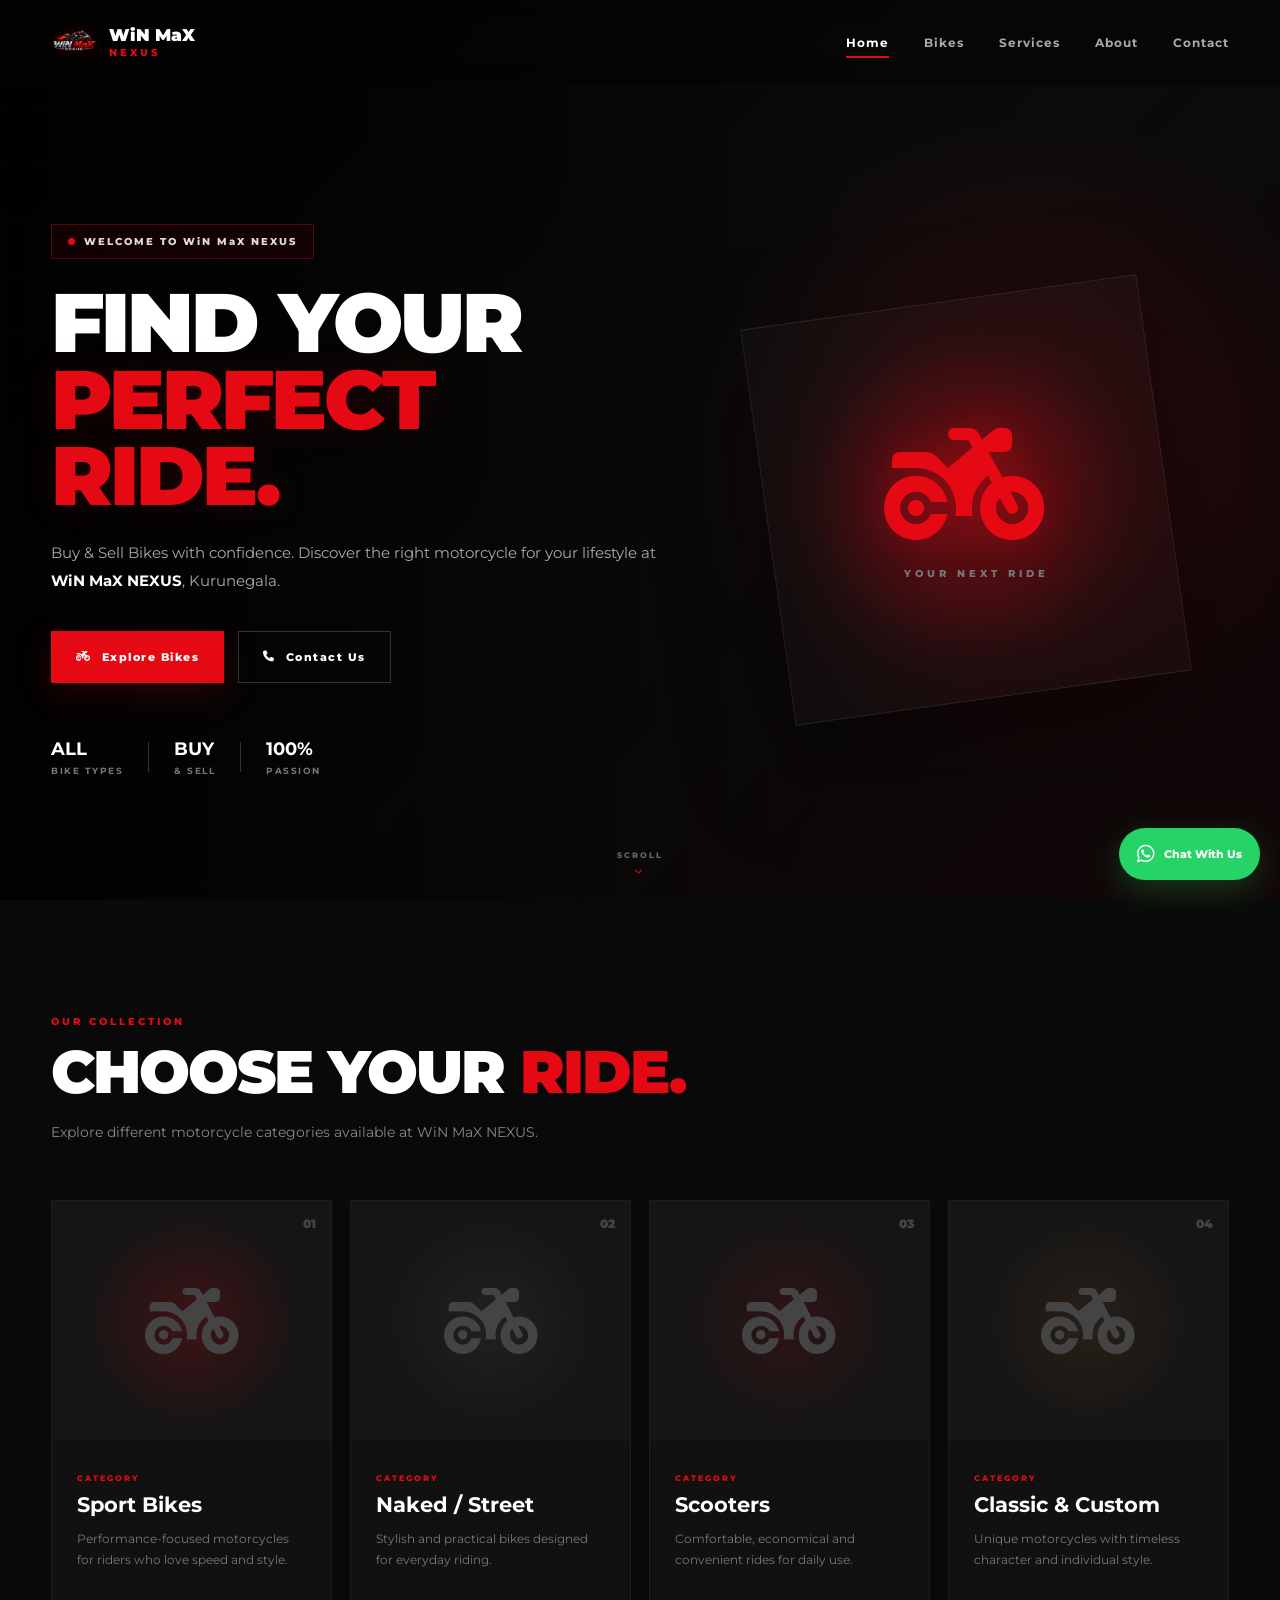
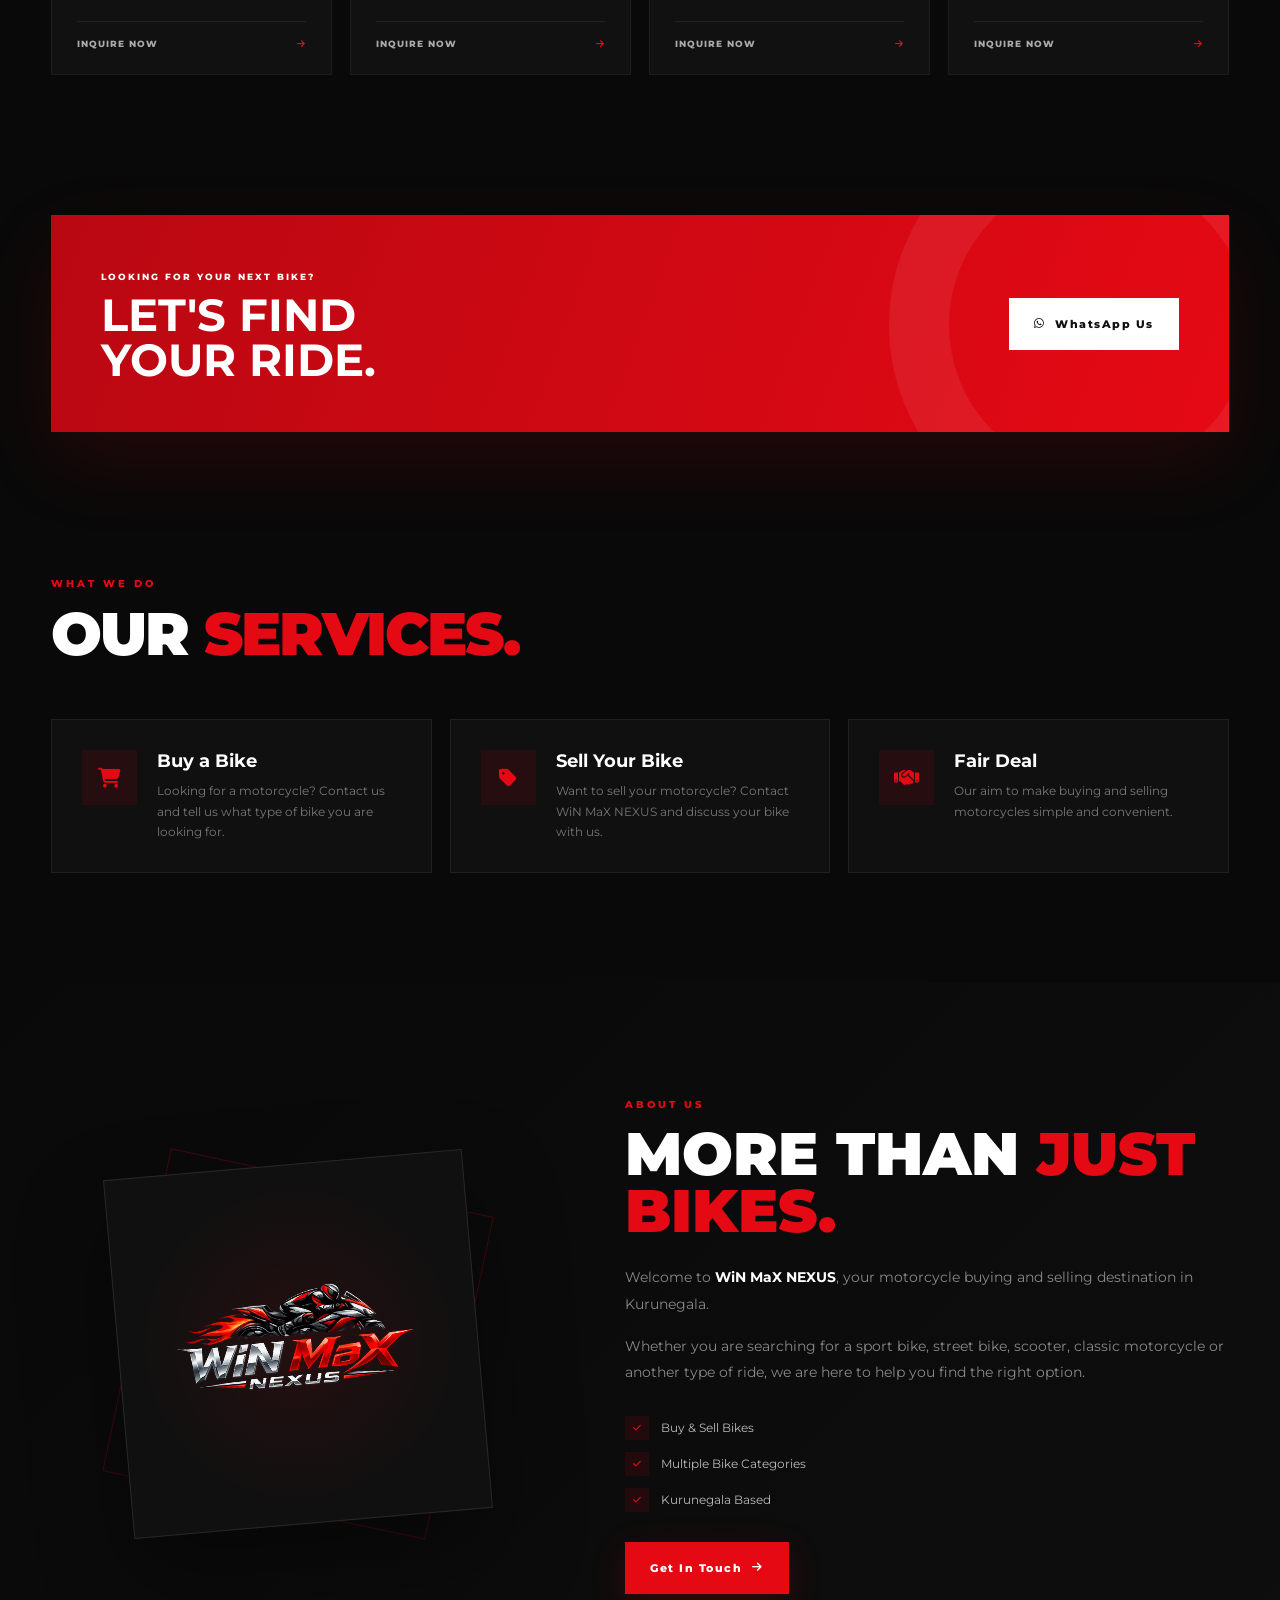
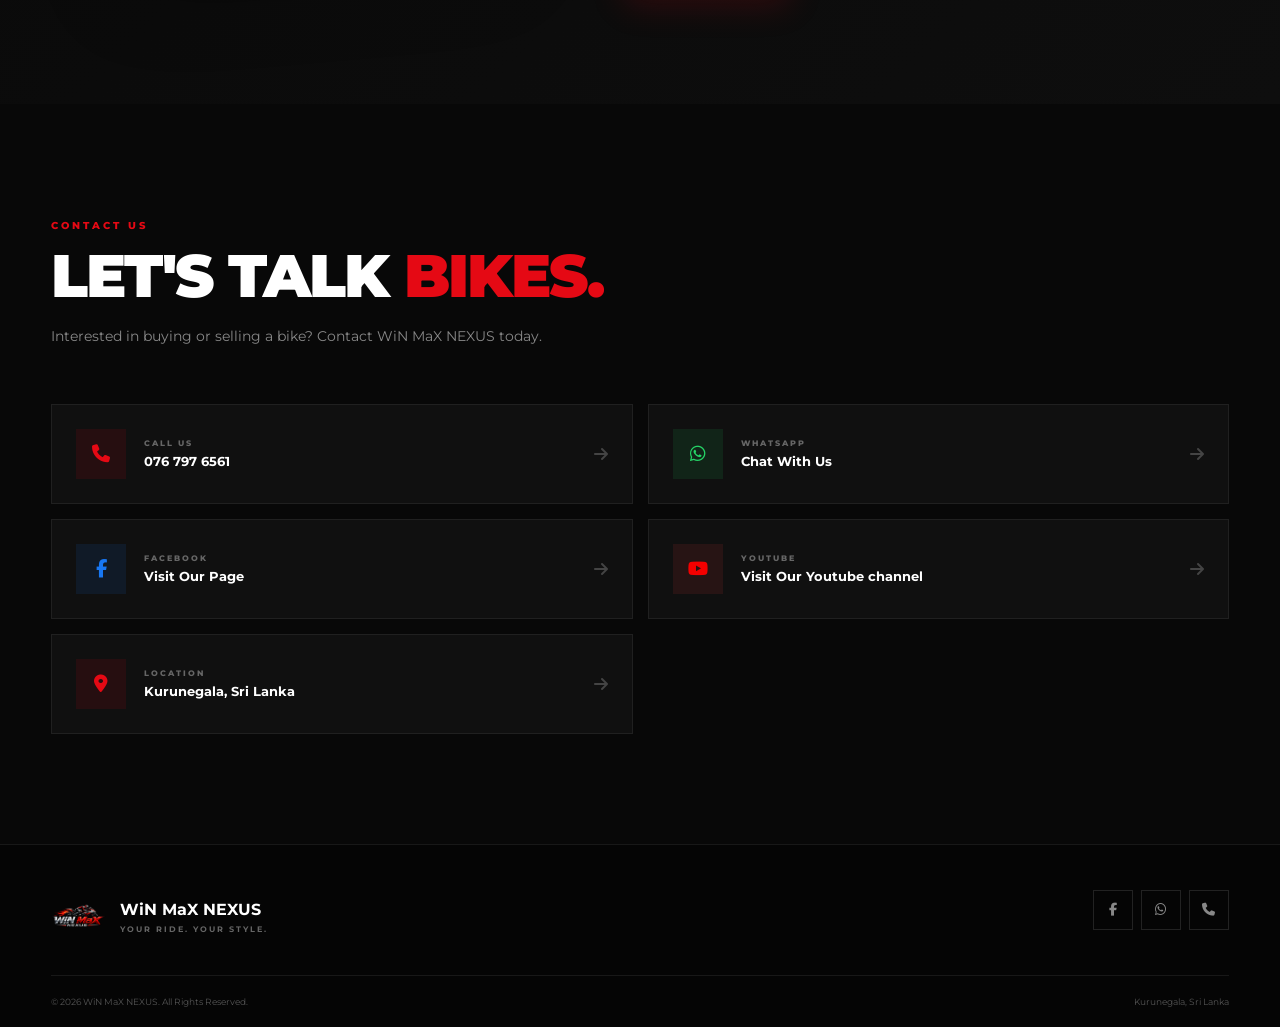
==== index.html @ 2ac5e34e "Initial commit" ====
<!DOCTYPE html>
<html lang="en">
<head>
    <meta charset="UTF-8">

    <meta name="viewport"
          content="width=device-width, initial-scale=1.0">

    <meta name="description"
          content="WiN MaX NEXUS - Buy and Sell Motorcycles in Kurunegala">

    <meta name="keywords"
          content="WiN MaX NEXUS, bikes, motorcycles, Kurunegala, buy bikes, sell bikes">

    <title>WiN MaX NEXUS | Buy & Sell Bikes</title>

    <!-- Google Font -->
    <link rel="preconnect" href="https://fonts.googleapis.com">
    <link rel="preconnect" href="https://fonts.gstatic.com" crossorigin>

    <link href="https://fonts.googleapis.com/css2?family=Montserrat:wght@400;500;600;700;800;900&display=swap"
          rel="stylesheet">

    <!-- Font Awesome -->
    <link rel="stylesheet"
          href="https://cdnjs.cloudflare.com/ajax/libs/font-awesome/6.5.2/css/all.min.css">

    <!-- CSS -->
    <link rel="stylesheet" href="style.css">
</head>

<body>

<!-- =====================================================
     PAGE LOADER
===================================================== -->

<div id="pageLoader">

    <div class="loader-content">

        <div class="loader-logo">
            <img src="my logo.png"
                 alt="WiN MaX NEXUS Logo">
        </div>

        <div class="loader-line"></div>

        <h1>
            WELCOME TO
            <span>WiN MaX NEXUS</span>
        </h1>

        <p>YOUR RIDE. YOUR STYLE. YOUR CHOICE.</p>

        <div class="loading-text">
            Loading...
        </div>

    </div>

</div>


<!-- =====================================================
     NAVIGATION
===================================================== -->

<header class="navbar" id="navbar">

    <div class="container nav-container">

        <a href="#home" class="brand">

            <div class="brand-logo">
                <img src="my logo.png"
                     alt="WiN MaX NEXUS">
            </div>

            <div class="brand-text">
                <strong>WiN MaX</strong>
                <span>NEXUS</span>
            </div>

        </a>


        <!-- Desktop Navigation -->

        <nav class="nav-menu" id="navMenu">

            <a href="#home" class="nav-link active">
                Home
            </a>

            <a href="#bikes" class="nav-link">
                Bikes
            </a>

            <a href="#services" class="nav-link">
                Services
            </a>

            <a href="#about" class="nav-link">
                About
            </a>

            <a href="#contact" class="nav-link">
                Contact
            </a>

        </nav>


        <!-- Mobile Menu Button -->

        <button class="menu-toggle"
                id="menuToggle"
                aria-label="Open Menu">

            <span></span>
            <span></span>
            <span></span>

        </button>

    </div>

</header>


<!-- =====================================================
     HERO
===================================================== -->

<section class="hero" id="home">

    <div class="hero-overlay"></div>

    <div class="hero-grid"></div>

    <div class="container hero-container">

        <div class="hero-content">

            <div class="welcome-badge">
                <span class="pulse"></span>
                WELCOME TO WiN MaX NEXUS
            </div>


            <h1 class="hero-title">

                FIND YOUR
                <span>PERFECT RIDE.</span>

            </h1>


            <p class="hero-description">

                Buy & Sell Bikes with confidence.
                Discover the right motorcycle for your
                lifestyle at <strong>WiN MaX NEXUS</strong>,
                Kurunegala.

            </p>


            <div class="hero-buttons">

                <a href="#bikes"
                   class="btn btn-primary">

                    <i class="fa-solid fa-motorcycle"></i>

                    Explore Bikes

                </a>


                <a href="#contact"
                   class="btn btn-outline">
                   <i class="fa-solid fa-phone"></i>

                    Contact Us

                </a>

            </div>


            <div class="hero-stats">

                <div class="stat">

                    <strong>ALL</strong>

                    <span>Bike Types</span>

                </div>


                <div class="stat-divider"></div>


                <div class="stat">

                    <strong>BUY</strong>

                    <span>& Sell</span>

                </div>


                <div class="stat-divider"></div>


                <div class="stat">

                    <strong>100%</strong>

                    <span>Passion</span>

                </div>

            </div>

        </div>


        <!-- Hero Bike Graphic -->

        <div class="hero-bike">

            <div class="bike-glow"></div>

            <div class="bike-placeholder">

                <i class="fa-solid fa-motorcycle"></i>

                <span>YOUR NEXT RIDE</span>

            </div>

        </div>

    </div>


    <a href="#bikes" class="scroll-down">

        <span>SCROLL</span>

        <i class="fa-solid fa-chevron-down"></i>

    </a>

</section>


<!-- =====================================================
     BIKE CATEGORIES
===================================================== -->

<section class="section bikes-section" id="bikes">

    <div class="container">

        <div class="section-heading">

            <span class="section-tag">
                OUR COLLECTION
            </span>

            <h2>
                CHOOSE YOUR
                <span>RIDE.</span>
            </h2>

            <p>
                Explore different motorcycle categories
                available at WiN MaX NEXUS.
            </p>

        </div>


        <div class="bike-grid">


            <!-- Sport -->

            <article class="bike-card">

                <div class="bike-card-image sport-bg">

                    <i class="fa-solid fa-motorcycle"></i>

                    <div class="category-number">
                        01
                    </div>

                </div>

                <div class="bike-card-content">

                    <span class="bike-type">
                        CATEGORY
                    </span>

                    <h3>
                        Sport Bikes
                    </h3>

                    <p>
                        Performance-focused motorcycles
                        for riders who love speed and style.
                    </p>

                    <a href="#contact" class="card-link">

                        INQUIRE NOW

                        <i class="fa-solid fa-arrow-right"></i>

                    </a>

                </div>

            </article>


            <!-- Naked -->

            <article class="bike-card">

                <div class="bike-card-image naked-bg">

                    <i class="fa-solid fa-motorcycle"></i>

                    <div class="category-number">
                        02
                    </div>

                </div>

                <div class="bike-card-content">

                    <span class="bike-type">
                        CATEGORY
                    </span>

                    <h3>
                        Naked / Street
                    </h3>

                    <p>
                        Stylish and practical bikes
                        designed for everyday riding.
                    </p>

                    <a href="#contact" class="card-link">

                        INQUIRE NOW

                        <i class="fa-solid fa-arrow-right"></i>

                    </a>

                </div>

            </article>
            

            <!-- Scooter -->

            <article class="bike-card">

                <div class="bike-card-image scooter-bg">

                    <i class="fa-solid fa-motorcycle"></i>

                    <div class="category-number">
                        03
                    </div>

                </div>
                <div class="bike-card-content">

                    <span class="bike-type">
                        CATEGORY
                    </span>

                    <h3>
                        Scooters
                    </h3>

                    <p>
                        Comfortable, economical and
                        convenient rides for daily use.
                    </p>

                    <a href="#contact" class="card-link">

                        INQUIRE NOW

                        <i class="fa-solid fa-arrow-right"></i>

                    </a>

                </div>

            </article>


            <!-- Classic -->

            <article class="bike-card">

                <div class="bike-card-image classic-bg">

                    <i class="fa-solid fa-motorcycle"></i>

                    <div class="category-number">
                        04
                    </div>

                </div>

                <div class="bike-card-content">

                    <span class="bike-type">
                        CATEGORY
                    </span>

                    <h3>
                        Classic & Custom
                    </h3>

                    <p>
                        Unique motorcycles with timeless
                        character and individual style.
                    </p>

                    <a href="#contact" class="card-link">

                        INQUIRE NOW

                        <i class="fa-solid fa-arrow-right"></i>

                    </a>

                </div>

            </article>

        </div>

    </div>

</section>


<!-- =====================================================
     CTA
===================================================== -->

<section class="cta-section">

    <div class="container">

        <div class="cta-box">

            <div class="cta-content">

                <span>
                    LOOKING FOR YOUR NEXT BIKE?
                </span>

                <h2>
                    LET'S FIND
                    <strong>YOUR RIDE.</strong>
                </h2>

            </div>


            <a href="https://wa.me/94767976561?text=Hello%20WiN%20MaX%20Bikes%2C%20I%20am%20interested%20in%20a%20bike."
               target="_blank"
               class="btn btn-white">

                <i class="fa-brands fa-whatsapp"></i>

                WhatsApp Us

            </a>

        </div>

    </div>

</section>


<!-- =====================================================
     SERVICES
===================================================== -->

<section class="section services-section" id="services">

    <div class="container">

        <div class="section-heading">

            <span class="section-tag">
                WHAT WE DO
            </span>

            <h2>
                OUR
                <span>SERVICES.</span>
            </h2>

        </div>


        <div class="services-grid">


            <div class="service-card">

                <div class="service-icon">

                    <i class="fa-solid fa-cart-shopping"></i>

                </div>

                <div>

                    <h3>
                        Buy a Bike
                    </h3>

                    <p>
                        Looking for a motorcycle?
                        Contact us and tell us what
                        type of bike you are looking for.
                    </p>

                </div>

            </div>


            <div class="service-card">

                <div class="service-icon">

                    <i class="fa-solid fa-tag"></i>

                </div>

                <div>

                    <h3>
                        Sell Your Bike
                    </h3>

                    <p>
                        Want to sell your motorcycle?
                        Contact WiN MaX NEXUS and
                        discuss your bike with us.
                    </p>

                </div>

            </div>


            <div class="service-card">
              <div class="service-icon">

                    <i class="fa-solid fa-handshake"></i>

                </div>

                <div>

                    <h3>
                        Fair Deal
                    </h3>

                    <p>
                        Our aim to make buying and selling
                        motorcycles simple and convenient.
                    </p>

                </div>

            </div>


        </div>

    </div>

</section>


<!-- =====================================================
     ABOUT
===================================================== -->

<section class="section about-section" id="about">

    <div class="container about-container">

        <div class="about-visual">

            <div class="about-logo-card">

                <img src="my logo.png"
                     alt="WiN MaX NEXUS Logo">

            </div>

            <div class="about-decoration"></div>

        </div>


        <div class="about-content">

            <span class="section-tag">
                ABOUT US
            </span>

            <h2>
                MORE THAN
                <span>JUST BIKES.</span>
            </h2>

            <p>

                Welcome to <strong>WiN MaX NEXUS</strong>,
                your motorcycle buying and selling
                destination in Kurunegala.

            </p>

            <p>

                Whether you are searching for a
                sport bike, street bike, scooter,
                classic motorcycle or another type
                of ride, we are here to help you
                find the right option.

            </p>


            <div class="about-points">

                <div>

                    <i class="fa-solid fa-check"></i>

                    <span>
                        Buy & Sell Bikes
                    </span>

                </div>


                <div>

                    <i class="fa-solid fa-check"></i>

                    <span>
                        Multiple Bike Categories
                    </span>

                </div>


                <div>

                    <i class="fa-solid fa-check"></i>

                    <span>
                        Kurunegala Based
                    </span>

                </div>

            </div>


            <a href="#contact"
               class="btn btn-primary">

                Get In Touch

                <i class="fa-solid fa-arrow-right"></i>

            </a>

        </div>

    </div>

</section>


<!-- =====================================================
     CONTACT
===================================================== -->

<section class="section contact-section" id="contact">

    <div class="container">

        <div class="section-heading">

            <span class="section-tag">
                CONTACT US
            </span>

            <h2>
                LET'S TALK
                <span>BIKES.</span>
            </h2>

            <p>
                Interested in buying or selling a bike?
                Contact WiN MaX NEXUS today.
            </p>

        </div>


        <div class="contact-grid">


            <!-- Phone -->

            <a href="tel:+94767976561"
               class="contact-card">

                <div class="contact-icon">

                    <i class="fa-solid fa-phone"></i>

                </div>

                <div>

                    <span>
                        CALL US
                    </span>

                    <strong>
                        076 797 6561
                    </strong>

                </div>

                <i class="fa-solid fa-arrow-right contact-arrow"></i>

            </a>


            <!-- WhatsApp -->

            <a href="https://wa.me/94767976561?text=Hello%20WiN%20MaX%20Bikes%2C%20I%20would%20like%20to%20know%20about%20your%20bikes."
               target="_blank"
               class="contact-card">

                <div class="contact-icon whatsapp-icon">

                    <i class="fa-brands fa-whatsapp"></i>
                    </div>

                <div>

                    <span>
                        WHATSAPP
                    </span>

                    <strong>
                        Chat With Us
                    </strong>

                </div>

                <i class="fa-solid fa-arrow-right contact-arrow"></i>

            </a>


            <!-- Facebook -->

            <a href="https://www.facebook.com/share/1EsxPnnf8V/?mibextid=wwXIfr"
               target="_blank"
               class="contact-card">

                <div class="contact-icon facebook-icon">

                    <i class="fa-brands fa-facebook-f"></i>

                </div>

                <div>

                    <span>
                        FACEBOOK
                    </span>

                    <strong>
                        Visit Our Page
                    </strong>

                </div>

                <i class="fa-solid fa-arrow-right contact-arrow"></i>

            </a>

             <!-- Youtube -->

            <a href="https://www.youtube.com/@Super_Bike_Lovers"
               target="_blank"
               class="contact-card">

                <div class="contact-icon youtube-icon">

                    <i class="fa-brands fa-youtube"></i>

                </div>

                <div>

                    <span>
                        YOUTUBE
                    </span>

                    <strong>
                        Visit Our Youtube channel
                    </strong>

                </div>

                <i class="fa-solid fa-arrow-right contact-arrow"></i>

            </a>


            <!-- Location -->

            <a href="https://www.google.com/maps/search/?api=1&query=Kurunegala%2C%20Sri%20Lanka"
               target="_blank"
               class="contact-card">

                <div class="contact-icon">

                    <i class="fa-solid fa-location-dot"></i>

                </div>

                <div>

                    <span>
                        LOCATION
                    </span>

                    <strong>
                        Kurunegala, Sri Lanka
                    </strong>

                </div>

                <i class="fa-solid fa-arrow-right contact-arrow"></i>

            </a>


        </div>

    </div>

</section>


<!-- =====================================================
     FOOTER
===================================================== -->

<footer class="footer">

    <div class="container footer-container">

        <div class="footer-brand">

            <img src="my logo.png"
                 alt="WiN MaX NEXUS">

            <div>

                <strong>
                    WiN MaX NEXUS
                </strong>

                <span>
                    YOUR RIDE. YOUR STYLE.
                </span>

            </div>

        </div>


        <div class="footer-social">

            <a href="https://www.facebook.com/share/1EsxPnnf8V/?mibextid=wwXIfr"
               target="_blank"
               aria-label="Facebook">

                <i class="fa-brands fa-facebook-f"></i>

            </a>


            <a href="https://wa.me/94767976561"
               target="_blank"
               aria-label="WhatsApp">

                <i class="fa-brands fa-whatsapp"></i>

            </a>


            <a href="tel:+94767976561"
               aria-label="Phone">

                <i class="fa-solid fa-phone"></i>

            </a>

        </div>


        <div class="footer-bottom">

            <p>
                © <span id="year"></span>
                WiN MaX NEXUS. All Rights Reserved.
            </p>

            <p>
                Kurunegala, Sri Lanka
            </p>

        </div>

    </div>

</footer>


<!-- =====================================================
     FLOATING WHATSAPP
===================================================== -->

<a href="https://wa.me/94767976561?text=Hello%20WiN%20MaX%20Bikes%2C%20I%20am%20interested%20in%20a%20bike."
   target="_blank"
   class="floating-whatsapp"
   aria-label="WhatsApp">

    <i class="fa-brands fa-whatsapp"></i>

    <span>
        Chat With Us
    </span>

</a>


<!-- =====================================================
     BACK TO TOP
===================================================== -->

<button id="backToTop"
        class="back-to-top"
        aria-label="Back to Top">

    <i class="fa-solid fa-arrow-up"></i>

</button>


<!-- JavaScript -->

<script src="script.js"></script>

</body>
</html>
---- style.css ----
/* =====================================================
   GLOBAL
===================================================== */

* {
    margin: 0;
    padding: 0;
    box-sizing: border-box;
}

html {
    scroll-behavior: smooth;
    scroll-padding-top: 80px;
}

body {
    font-family: "Montserrat", sans-serif;
    background: #070707;
    color: #ffffff;
    overflow-x: hidden;
}

a {
    color: inherit;
    text-decoration: none;
}

button {
    font-family: inherit;
}

img {
    max-width: 100%;
    display: block;
}

.container {
    width: min(1180px, 92%);
    margin: 0 auto;
}

.section {
    padding: 110px 0;
}


/* =====================================================
   PAGE LOADER
===================================================== */

#pageLoader {
    position: fixed;
    inset: 0;
    z-index: 99999;

    display: flex;
    justify-content: center;
    align-items: center;

    background:
        radial-gradient(circle at center,
        rgba(210, 0, 0, 0.15),
        transparent 35%),
        #050505;

    transition:
        opacity 0.8s ease,
        visibility 0.8s ease;
}

#pageLoader.hide {
    opacity: 0;
    visibility: hidden;
}

.loader-content {
    width: min(600px, 90%);
    text-align: center;
    animation: loaderEnter 1s ease forwards;
}

.loader-logo {
    width: clamp(150px, 30vw, 260px);
    height: clamp(150px, 30vw, 260px);

    margin: 0 auto 30px;

    display: flex;
    align-items: center;
    justify-content: center;

    animation: logoPulse 2s ease-in-out infinite;
}

.loader-logo img {
    width: 100%;
    height: 100%;
    object-fit: contain;

    filter:
        drop-shadow(0 0 20px rgba(255, 0, 0, 0.35));
}

.loader-line {
    width: 0;
    height: 3px;

    margin: 0 auto 28px;

    background: #e50914;

    animation: loadingLine 1.8s ease forwards;
}

.loader-content h1 {
    font-size: clamp(20px, 4vw, 38px);
    font-weight: 800;
    letter-spacing: 4px;
}

.loader-content h1 span {
    display: block;
    color: #e50914;
    margin-top: 8px;
}

.loader-content p {
    margin-top: 15px;

    color: #999;
    font-size: 11px;
    letter-spacing: 3px;
}

.loading-text {
    margin-top: 35px;

    color: #777;
    font-size: 11px;
    letter-spacing: 2px;
}

@keyframes loaderEnter {
    from {
        opacity: 0;
        transform: translateY(30px);
    }

    to {
        opacity: 1;
        transform: translateY(0);
    }
}

@keyframes logoPulse {
    0%,
    100% {
        transform: scale(1);
    }

    50% {
        transform: scale(1.05);
    }
}

@keyframes loadingLine {
    from {
        width: 0;
    }

    to {
        width: 160px;
    }
}


/* =====================================================
   NAVBAR
===================================================== */

.navbar {
    position: fixed;
    top: 0;
    left: 0;

    width: 100%;

    z-index: 5000;

    padding: 18px 0;

    background: rgba(5, 5, 5, 0.55);

    backdrop-filter: blur(15px);

    border-bottom: 1px solid transparent;

    transition:
        0.3s ease;
}

.navbar.scrolled {
    background: rgba(5, 5, 5, 0.94);
    border-bottom-color: rgba(255, 255, 255, 0.08);
    padding: 11px 0;
}

.nav-container {
    display: flex;
    align-items: center;
    justify-content: space-between;
}

.brand {
    display: flex;
    align-items: center;
    gap: 10px;
}

.brand-logo {
    width: 48px;
    height: 48px;

    display: flex;
    align-items: center;
    justify-content: center;
}

.brand-logo img {
    width: 100%;
    height: 100%;

    object-fit: contain;

    filter:
        drop-shadow(0 0 8px rgba(255, 0, 0, 0.25));
}

.brand-text {
    display: flex;
    flex-direction: column;
    line-height: 1;
}

.brand-text strong {
    font-size: 17px;
    font-weight: 900;
}

.brand-text span {
    margin-top: 4px;

    color: #e50914;

    font-size: 10px;
    font-weight: 800;
    letter-spacing: 3px;
}

.nav-menu {
    display: flex;
    align-items: center;
    gap: 35px;
}

.nav-link {
    position: relative;

    color: #aaa;

    font-size: 12px;
    font-weight: 700;
    letter-spacing: 1px;

    transition: 0.3s ease;
}

.nav-link::after {
    content: "";

    position: absolute;

    left: 0;
    bottom: -8px;

    width: 0;
    height: 2px;

    background: #e50914;

    transition: 0.3s ease;
}

.nav-link:hover,
.nav-link.active {
    color: #ffffff;
}

.nav-link:hover::after,
.nav-link.active::after {
    width: 100%;
}

.menu-toggle {
    display: none;

    width: 45px;
    height: 45px;

    border: 1px solid #333;

    background: #111;

    cursor: pointer;

    flex-direction: column;
    justify-content: center;
    align-items: center;
    gap: 5px;
}

.menu-toggle span {
    width: 21px;
    height: 2px;

    background: #ffffff;

    transition: 0.3s ease;
}

.menu-toggle.open span:nth-child(1) {
    transform: translateY(7px) rotate(45deg);
}

.menu-toggle.open span:nth-child(2) {
    opacity: 0;
}

.menu-toggle.open span:nth-child(3) {
    transform: translateY(-7px) rotate(-45deg);
}


/* =====================================================
   HERO
===================================================== */

.hero {
    min-height: 100svh;

    position: relative;

    display: flex;
    align-items: center;

    overflow: hidden;

    background:
        radial-gradient(
            circle at 80% 50%,
            rgba(229, 9, 20, 0.17),
            transparent 30%
        ),
        linear-gradient(
            135deg,
            #050505 0%,
            #0b0b0b 55%,
            #120607 100%
        );
}

.hero-overlay {
    position: absolute;
    inset: 0;

    background:
        linear-gradient(
            90deg,
            rgba(0, 0, 0, 0.85),
            transparent 70%
        );

    pointer-events: none;
}

.hero-grid {
    position: absolute;
    inset: 0;

    opacity: 0.13;

    background-image:
        linear-gradient(
            rgba(255,255,255,0.04) 1px,
            transparent 1px
        ),
        linear-gradient(
            90deg,
            rgba(255,255,255,0.04) 1px,
            transparent 1px
        );

    background-size: 55px 55px;

    mask-image: linear-gradient(
        to right,
        black,
        transparent
    );
}

.hero-container {
    position: relative;
    z-index: 2;

    display: grid;
    grid-template-columns: 1fr 0.85fr;

    align-items: center;

    gap: 30px;

    padding-top: 100px;
}

.hero-content {
    animation: heroContentEnter 1s 0.3s both;
}

.welcome-badge {
    display: inline-flex;
    align-items: center;
    gap: 9px;

    padding: 10px 16px;

    margin-bottom: 25px;

    border: 1px solid rgba(229, 9, 20, 0.35);

    background: rgba(229, 9, 20, 0.07);

    color: #ddd;

    font-size: 10px;
    font-weight: 800;

    letter-spacing: 2px;
}

.pulse {
    width: 7px;
    height: 7px;

    background: #e50914;

    border-radius: 50%;

    box-shadow:
        0 0 0 0 rgba(229, 9, 20, 0.7);

    animation: pulse 1.8s infinite;
}

@keyframes pulse {
    70% {
        box-shadow:
            0 0 0 8px rgba(229, 9, 20, 0);
    }

    100% {
        box-shadow:
            0 0 0 0 rgba(229, 9, 20, 0);
    }
}

.hero-title {
    margin-bottom: 25px;

    font-size: clamp(48px, 6.5vw, 88px);

    line-height: 0.92;

    font-weight: 900;

    letter-spacing: -3px;
}

.hero-title span {
    display: block;

    color: #e50914;

    text-shadow:
        0 0 35px rgba(229, 9, 20, 0.15);
}

.hero-description {
    max-width: 620px;

    color: #aaa;

    font-size: 15px;

    line-height: 1.9;
}

.hero-description strong {
    color: #fff;
}

.hero-buttons {
    display: flex;
    flex-wrap: wrap;

    gap: 14px;

    margin-top: 35px;
}

.btn {
    min-height: 52px;

    padding: 0 24px;

    display: inline-flex;
    align-items: center;
    justify-content: center;

    gap: 10px;

    font-size: 11px;
    font-weight: 800;

    letter-spacing: 1.5px;

    border: 1px solid transparent;

    transition: 0.3s ease;
}

.btn-primary {
    background: #e50914;
    color: #ffffff;

    box-shadow:
        0 10px 35px rgba(229, 9, 20, 0.18);
}

.btn-primary:hover {
    background: #ff1824;
    transform: translateY(-3px);

    box-shadow:
        0 15px 45px rgba(229, 9, 20, 0.3);
}

.btn-outline {
    border-color: #333;
    color: #ffffff;
}

.btn-outline:hover {
    border-color: #e50914;
    background: rgba(229, 9, 20, 0.08);

    transform: translateY(-3px);
}

.hero-stats {
    display: flex;
    align-items: center;

    gap: 25px;

    margin-top: 55px;
}

.stat {
    display: flex;
    flex-direction: column;
    gap: 5px;
}

.stat strong {
    font-size: 18px;
}

.stat span {
    color: #777;

    font-size: 9px;
    font-weight: 700;

    letter-spacing: 1.5px;
    text-transform: uppercase;
}

.stat-divider {
    width: 1px;
    height: 30px;

    background: #333;
}

.hero-bike {
    position: relative;

    height: 550px;

    display: flex;
    align-items: center;
    justify-content: center;

    animation: bikeEnter 1.2s 0.4s both;
}

.bike-glow {
    position: absolute;

    width: 380px;
    height: 380px;

    border-radius: 50%;

    background:
        radial-gradient(
            circle,
            rgba(229, 9, 20, 0.28),
            transparent 65%
        );

    filter: blur(20px);
}

.bike-placeholder {
    position: relative;

    width: min(400px, 80%);

    aspect-ratio: 1 / 1;

    display: flex;
    flex-direction: column;
    justify-content: center;
    align-items: center;

    gap: 20px;

    border: 1px solid rgba(255,255,255,0.08);

    background:
        radial-gradient(
            circle at center,
            rgba(229, 9, 20, 0.15),
            transparent 55%
        ),
        rgba(255,255,255,0.02);

    transform: rotate(-8deg);

    box-shadow:
        0 40px 100px rgba(0,0,0,0.5);
}

.bike-placeholder i {
    color: #e50914;

    font-size: clamp(80px, 10vw, 150px);

    filter:
        drop-shadow(0 0 20px rgba(229,9,20,0.3));

    transform: rotate(8deg);
}

.bike-placeholder span {
    color: #777;

    font-size: 10px;
    font-weight: 800;

    letter-spacing: 4px;

    transform: rotate(8deg);
}

.scroll-down {
    position: absolute;

    left: 50%;
    bottom: 25px;

    transform: translateX(-50%);

    display: flex;
    flex-direction: column;
    align-items: center;

    gap: 7px;

    color: #666;

    font-size: 8px;
    font-weight: 800;

    letter-spacing: 2px;
}

.scroll-down i {
    color: #e50914;

    animation: scrollArrow 1.5s infinite;
}

@keyframes scrollArrow {
    50% {
        transform: translateY(5px);
    }
}

@keyframes heroContentEnter {
    from {
        opacity: 0;
        transform: translateX(-30px);
    }

    to {
        opacity: 1;
        transform: translateX(0);
    }
}

@keyframes bikeEnter {
    from {
        opacity: 0;
        transform: translateX(50px) scale(0.9);
    }

    to {
        opacity: 1;
        transform: translateX(0) scale(1);
    }
}


/* =====================================================
   SECTION HEADING
===================================================== */

.section-heading {
    margin-bottom: 55px;
}

.section-tag {
    display: inline-block;

    margin-bottom: 14px;

    color: #e50914;

    font-size: 10px;
    font-weight: 800;

    letter-spacing: 3px;
}

.section-heading h2 {
    font-size: clamp(36px, 5vw, 60px);

    line-height: 1;

    font-weight: 900;

    letter-spacing: -2px;
}

.section-heading h2 span {
    color: #e50914;
}

.section-heading p {
    max-width: 600px;

    margin-top: 18px;

    color: #888;

    font-size: 14px;

    line-height: 1.8;
}


/* =====================================================
   BIKE SECTION
===================================================== */

.bikes-section {
    background: #090909;
}

.bike-grid {
    display: grid;

    grid-template-columns:
        repeat(4, 1fr);

    gap: 18px;
}

.bike-card {
    overflow: hidden;

    background: #111;

    border: 1px solid #1d1d1d;

    transition: 0.4s ease;
}

.bike-card:hover {
    transform: translateY(-8px);

    border-color: rgba(229, 9, 20, 0.45);

    box-shadow:
        0 25px 60px rgba(0,0,0,0.35);
}

.bike-card-image {
    position: relative;
    height: 240px;

    display: flex;
    align-items: center;
    justify-content: center;

    overflow: hidden;
}

.sport-bg {
    background:
        radial-gradient(
            circle at center,
            rgba(229,9,20,0.2),
            transparent 60%
        ),
        #151515;
}

.naked-bg {
    background:
        radial-gradient(
            circle at center,
            rgba(100,100,100,0.15),
            transparent 60%
        ),
        #151515;
}

.scooter-bg {
    background:
        radial-gradient(
            circle at center,
            rgba(229,9,20,0.12),
            transparent 60%
        ),
        #151515;
}

.classic-bg {
    background:
        radial-gradient(
            circle at center,
            rgba(180,100,40,0.12),
            transparent 60%
        ),
        #151515;
}

.bike-card-image i {
    color: #444;

    font-size: 75px;

    transition: 0.4s ease;
}

.bike-card:hover .bike-card-image i {
    color: #e50914;

    transform:
        scale(1.15)
        rotate(-5deg);

    filter:
        drop-shadow(0 0 15px rgba(229,9,20,0.3));
}

.category-number {
    position: absolute;

    top: 15px;
    right: 15px;

    color: #444;

    font-size: 12px;
    font-weight: 900;
}

.bike-card-content {
    padding: 25px;
}

.bike-type {
    color: #e50914;

    font-size: 8px;
    font-weight: 800;

    letter-spacing: 2px;
}

.bike-card h3 {
    margin-top: 7px;

    font-size: 21px;
}

.bike-card p {
    min-height: 72px;

    margin: 12px 0 20px;

    color: #777;

    font-size: 12px;

    line-height: 1.7;
}

.card-link {
    display: flex;
    align-items: center;
    justify-content: space-between;

    padding-top: 16px;

    border-top: 1px solid #222;

    color: #aaa;

    font-size: 9px;
    font-weight: 800;

    letter-spacing: 1px;

    transition: 0.3s ease;
}

.card-link i {
    color: #e50914;

    transition: 0.3s ease;
}

.card-link:hover {
    color: #ffffff;
}

.card-link:hover i {
    transform: translateX(5px);
}


/* =====================================================
   CTA
===================================================== */

.cta-section {
    padding: 30px 0;

    background: #090909;
}

.cta-box {
    position: relative;

    padding: 50px;

    display: flex;
    align-items: center;
    justify-content: space-between;

    gap: 30px;

    overflow: hidden;

    background:
        linear-gradient(
            110deg,
            #b90812,
            #e50914
        );

    box-shadow:
        0 30px 80px rgba(229, 9, 20, 0.12);
}

.cta-box::after {
    content: "";

    position: absolute;

    right: -80px;
    top: -100px;

    width: 300px;
    height: 300px;

    border-radius: 50%;

    border: 60px solid rgba(255,255,255,0.07);
}

.cta-content {
    position: relative;
    z-index: 2;
}

.cta-content span {
    font-size: 9px;
    font-weight: 800;

    letter-spacing: 2px;
}

.cta-content h2 {
    margin-top: 8px;

    font-size: clamp(28px, 4vw, 45px);

    line-height: 1;
}

.cta-content strong {
    display: block;
}

.btn-white {
    position: relative;
    z-index: 2;

    background: #ffffff;

    color: #111;
}

.btn-white:hover {
    transform: translateY(-3px);

    background: #f2f2f2;
}


/* =====================================================
   SERVICES
===================================================== */

.services-section {
    background: #090909;
}

.services-grid {
    display: grid;

    grid-template-columns:
        repeat(3, 1fr);

    gap: 18px;
}

.service-card {
    display: flex;

    gap: 20px;

    padding: 30px;

    border: 1px solid #202020;

    background: #101010;

    transition: 0.35s ease;
}

.service-card:hover {
    border-color: #e50914;

    transform: translateY(-5px);
}

.service-icon {
    flex: 0 0 55px;

    width: 55px;
    height: 55px;

    display: flex;
    align-items: center;
    justify-content: center;

    background: rgba(229,9,20,0.1);

    color: #e50914;

    font-size: 20px;
}

.service-card h3 {
    font-size: 18px;
}

.service-card p {
    margin-top: 9px;
    color: #777;

    font-size: 12px;

    line-height: 1.7;
}


/* =====================================================
   ABOUT
===================================================== */

.about-section {
    background:
        linear-gradient(
            135deg,
            #090909,
            #0e0e0e
        );
}

.about-container {
    display: grid;

    grid-template-columns: 0.9fr 1.1fr;

    align-items: center;

    gap: 80px;
}

.about-visual {
    position: relative;

    min-height: 420px;

    display: flex;
    align-items: center;
    justify-content: center;
}

.about-logo-card {
    position: relative;
    z-index: 2;

    width: min(360px, 80%);

    aspect-ratio: 1;

    display: flex;
    align-items: center;
    justify-content: center;

    border: 1px solid #282828;

    background:
        radial-gradient(
            circle,
            rgba(229,9,20,0.1),
            transparent 65%
        ),
        #101010;

    box-shadow:
        0 40px 90px rgba(0,0,0,0.4);

    transform: rotate(-5deg);

    transition: 0.5s ease;
}

.about-logo-card:hover {
    transform: rotate(0) scale(1.03);

    border-color: rgba(229,9,20,0.4);
}

.about-logo-card img {
    width: 70%;
    height: 70%;

    object-fit: contain;
}

.about-decoration {
    position: absolute;

    width: 330px;
    height: 330px;

    border: 1px solid rgba(229,9,20,0.25);

    transform: rotate(12deg);
}

.about-content h2 {
    margin-bottom: 25px;

    font-size: clamp(38px, 5vw, 60px);

    line-height: 0.95;

    font-weight: 900;
}

.about-content h2 span {
    color: #e50914;
}

.about-content p {
    max-width: 650px;

    margin-bottom: 15px;

    color: #888;

    font-size: 14px;

    line-height: 1.9;
}

.about-content p strong {
    color: #fff;
}

.about-points {
    display: grid;

    gap: 12px;

    margin: 30px 0;
}

.about-points div {
    display: flex;
    align-items: center;

    gap: 12px;

    color: #bbb;

    font-size: 12px;
}

.about-points i {
    width: 24px;
    height: 24px;

    display: flex;
    align-items: center;
    justify-content: center;

    background: rgba(229,9,20,0.1);

    color: #e50914;

    font-size: 9px;
}


/* =====================================================
   CONTACT
===================================================== */

.contact-section {
    background: #080808;
}

.contact-grid {
    display: grid;

    grid-template-columns:
        repeat(2, 1fr);

    gap: 15px;
}

.contact-card {
    display: flex;
    align-items: center;

    gap: 18px;

    padding: 24px;

    background: #101010;

    border: 1px solid #202020;

    transition: 0.35s ease;
}

.contact-card:hover {
    transform: translateY(-4px);

    border-color: rgba(229,9,20,0.5);

    background: #131313;
}

.contact-icon {
    width: 50px;
    height: 50px;

    flex: 0 0 50px;

    display: flex;
    align-items: center;
    justify-content: center;

    background: rgba(229,9,20,0.1);

    color: #e50914;

    font-size: 18px;
}

.whatsapp-icon {
    color: #25d366;
    background: rgba(37,211,102,0.1);
}

.facebook-icon {
    color: #1877f2;
    background: rgba(24,119,242,0.1);
}
.youtube-icon {
    color: #f40000;
    background: rgba(238, 65, 65, 0.1);
}

.contact-card div:nth-child(2) {
    display: flex;
    flex-direction: column;

    gap: 5px;
}

.contact-card span {
    color: #666;

    font-size: 8px;
    font-weight: 800;

    letter-spacing: 2px;
}

.contact-card strong {
    font-size: 13px;
}

.contact-arrow {
    margin-left: auto;

    color: #444;

    transition: 0.3s ease;
}

.contact-card:hover .contact-arrow {
    color: #e50914;
    transform: translateX(5px);
}


/* =====================================================
   FOOTER
===================================================== */

.footer {
    padding: 45px 0 20px;

    background: #050505;

    border-top: 1px solid #181818;
}

.footer-container {
    display: grid;

    grid-template-columns:
        1fr auto;

    gap: 30px;
}

.footer-brand {
    display: flex;
    align-items: center;

    gap: 14px;
}

.footer-brand img {
    width: 55px;
    height: 55px;

    object-fit: contain;
}

.footer-brand div {
    display: flex;
    flex-direction: column;

    gap: 5px;
}

.footer-brand strong {
    font-size: 16px;
}

.footer-brand span {
    color: #666;

    font-size: 8px;
    font-weight: 700;

    letter-spacing: 2px;
}

.footer-social {
    display: flex;
    gap: 8px;
}

.footer-social a {
    width: 40px;
    height: 40px;

    display: flex;
    align-items: center;
    justify-content: center;

    border: 1px solid #222;

    color: #888;

    font-size: 13px;

    transition: 0.3s ease;
}

.footer-social a:hover {
    color: #ffffff;

    background: #e50914;

    border-color: #e50914;

    transform: translateY(-3px);
}

.footer-bottom {
    grid-column: 1 / -1;

    padding-top: 20px;

    display: flex;
    justify-content: space-between;

    border-top: 1px solid #181818;

    color: #555;

    font-size: 9px;
}


/* =====================================================
   FLOATING WHATSAPP
===================================================== */

.floating-whatsapp {
    position: fixed;

    right: 20px;
    bottom: 20px;

    z-index: 4000;

    min-height: 52px;

    padding: 0 18px;

    display: flex;
    align-items: center;

    gap: 9px;

    border-radius: 30px;

    background: #25d366;

    color: #ffffff;

    font-size: 11px;
    font-weight: 800;

    box-shadow:
        0 10px 35px rgba(37,211,102,0.25);

    transition: 0.3s ease;
}

.floating-whatsapp i {
    font-size: 20px;
}

.floating-whatsapp:hover {
    transform: translateY(-4px) scale(1.03);
}


/* =====================================================
   BACK TO TOP
===================================================== */

.back-to-top {
    position: fixed;

    right: 20px;
    bottom: 85px;

    z-index: 3999;

    width: 42px;
    height: 42px;

    display: flex;
    align-items: center;
    justify-content: center;

    border: 1px solid #333;

    background: #111;

    color: #ffffff;

    cursor: pointer;

    opacity: 0;
    visibility: hidden;

    transform: translateY(10px);

    transition: 0.3s ease;
}

.back-to-top.show {
    opacity: 1;
    visibility: visible;

    transform: translateY(0);
}

.back-to-top:hover {
    background: #e50914;
    border-color: #e50914;
}


/* =====================================================
   SCROLL REVEAL
===================================================== */

.reveal {
    opacity: 0;

    transform: translateY(35px);

    transition:
        opacity 0.8s ease,
        transform 0.8s ease;
}

.reveal.visible {
    opacity: 1;

    transform: translateY(0);
}


/* =====================================================
   TABLET
===================================================== */

@media (max-width: 1000px) {

    .hero-container {
        grid-template-columns: 1fr 0.65fr;
    }

    .hero-bike {
        height: 450px;
    }

    .bike-grid {
        grid-template-columns:
            repeat(2, 1fr);
    }

    .services-grid {
        grid-template-columns:
            repeat(2, 1fr);
    }

    .about-container {
        gap: 45px;
    }

}


/* =====================================================
   MOBILE NAVIGATION
===================================================== */

@media (max-width: 800px) {

    .navbar {
        padding: 12px 0;
    }

    .brand-logo {
        width: 42px;
        height: 42px;
    }

    .brand-text strong {
        font-size: 15px;
    }

    .nav-menu {
        position: absolute;

        top: 100%;
        left: 4%;
        right: 4%;

        padding: 10px;

        display: flex;
        flex-direction: column;

        gap: 0;

        background: rgba(10,10,10,0.98);

        border: 1px solid #222;

        opacity: 0;
        visibility: hidden;

        transform: translateY(-10px);

        transition: 0.3s ease;
    }

    .nav-menu.open {
        opacity: 1;
        visibility: visible;

        transform: translateY(0);
    }

    .nav-link {
        width: 100%;

        padding: 16px;

        border-bottom: 1px solid #1c1c1c;
    }

    .nav-link:last-child {
        border-bottom: none;
    }

    .nav-link::after {
        display: none;
    }

    .menu-toggle {
        display: flex;
    }

    .hero-container {
        grid-template-columns: 1fr;

        padding-top: 130px;

        text-align: center;
    }

    .hero-content {
        display: flex;
        flex-direction: column;
        align-items: center;
    }

    .hero-title {
        font-size: clamp(48px, 13vw, 75px);

        letter-spacing: -2px;
    }

    .hero-description {
        font-size: 13px;
    }

    .hero-buttons {
        justify-content: center;
    }

    .hero-stats {
        justify-content: center;
    }

    .hero-bike {
        height: 270px;

        margin-top: -10px;
    }

    .bike-placeholder {
        width: 230px;
    }

    .bike-placeholder i {
        font-size: 80px;
    }

    .scroll-down {
        display: none;
    }

    .section {
        padding: 80px 0;
    }

    .about-container {
        grid-template-columns: 1fr;

        text-align: center;
    }

    .about-content {
        display: flex;
        flex-direction: column;
        align-items: center;
    }

    .about-content p {
        max-width: 600px;
    }

    .about-visual {
        min-height: 350px;
    }

    .contact-grid {
        grid-template-columns: 1fr;
    }

    .footer-container {
        grid-template-columns: 1fr;

        text-align: center;
    }

    .footer-brand {
        justify-content: center;
    }

    .footer-social {
        justify-content: center;
    }

    .footer-bottom {
        flex-direction: column;
        align-items: center;

        gap: 8px;
    }




/* =====================================================
   SMALL MOBILE
===================================================== */

@media (max-width: 500px) {

    .container {
        width: 90%;
    }

    .loader-content h1 {
        letter-spacing: 2px;
    }

    .loader-content p {
        font-size: 8px;
        letter-spacing: 2px;
    }

    .hero-container {
        padding-top: 115px;
    }

    .welcome-badge {
        font-size: 8px;

        padding: 9px 12px;

        letter-spacing: 1.3px;
    }

    .hero-title {
        font-size: 49px;

        line-height: 0.95;
    }

    .hero-description {
        font-size: 12px;

        line-height: 1.7;
    }

    .hero-buttons {
        width: 100%;

        flex-direction: column;
    }

    .btn {
        width: 100%;
    }

    .hero-stats {
        gap: 15px;
    }

    .stat strong {
        font-size: 15px;
    }

    .stat span {
        font-size: 7px;
    }

    .bike-grid {
        grid-template-columns: 1fr;
    }

    .bike-card-image {
        height: 220px;
    }

    .services-grid {
        grid-template-columns: 1fr;
    }

    .service-card {
        padding: 22px;
    }

    .cta-box {
        padding: 35px 25px;

        flex-direction: column;

        align-items: flex-start;
    }

    .cta-box .btn {
        width: 100%;
    }

    .about-visual {
        min-height: 290px;
    }

    .about-logo-card {
        width: 260px;
    }

    .about-decoration {
        width: 240px;
        height: 240px;
    }

    .contact-card {
        padding: 18px;
    }

    .contact-icon {
        width: 45px;
        height: 45px;

        flex-basis: 45px;
    }

    .floating-whatsapp {
        right: 15px;
        bottom: 15px;

        width: 52px;
        height: 52px;

        padding: 0;

        justify-content: center;
    }

    .floating-whatsapp span {
        display: none;
    }

    .back-to-top {
        right: 15px;
        bottom: 78px;
    }

}


/* =====================================================
   EXTRA SMALL DEVICES
===================================================== */

@media (max-width: 350px) {

    .brand-text {
        display: none;
    }

    .hero-title {
        font-size: 42px;
    }

    .hero-stats {
        gap: 9px;
    }

    .stat-divider {
        height: 25px;
    }

    }
}
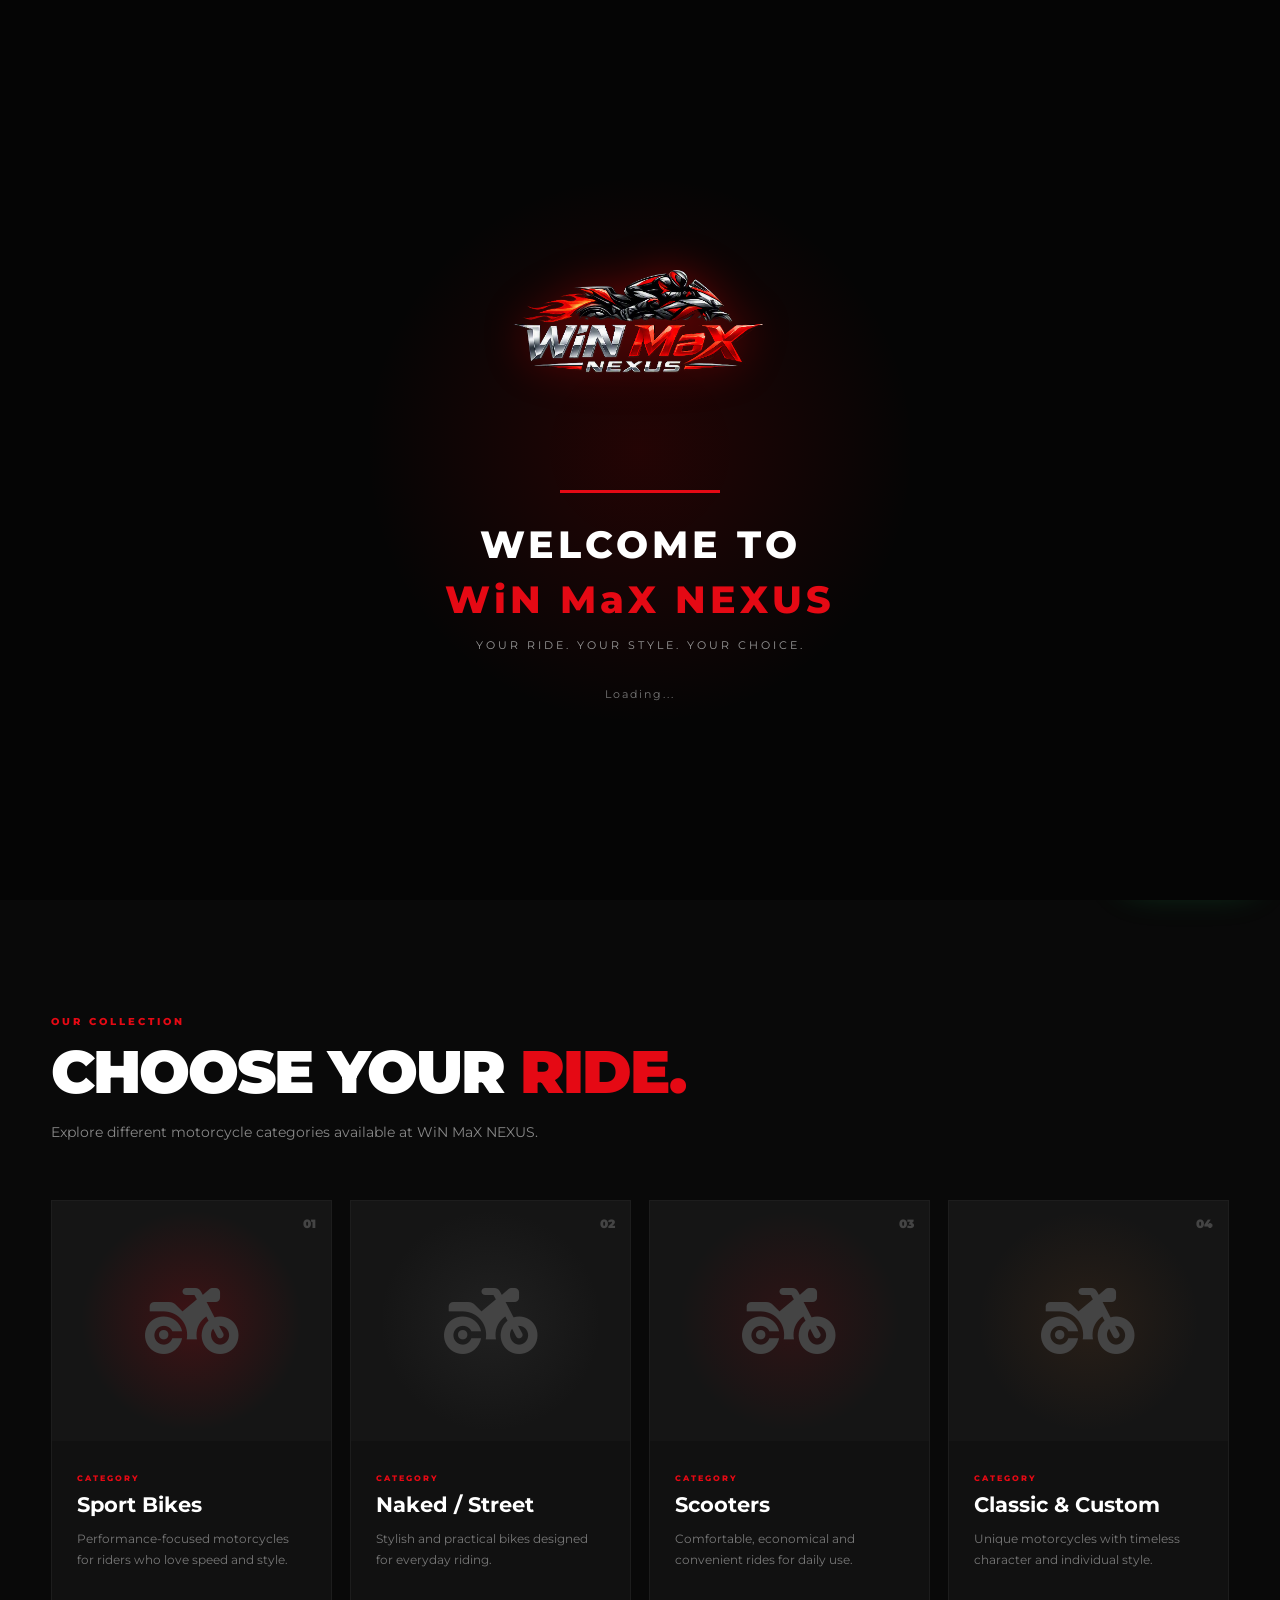
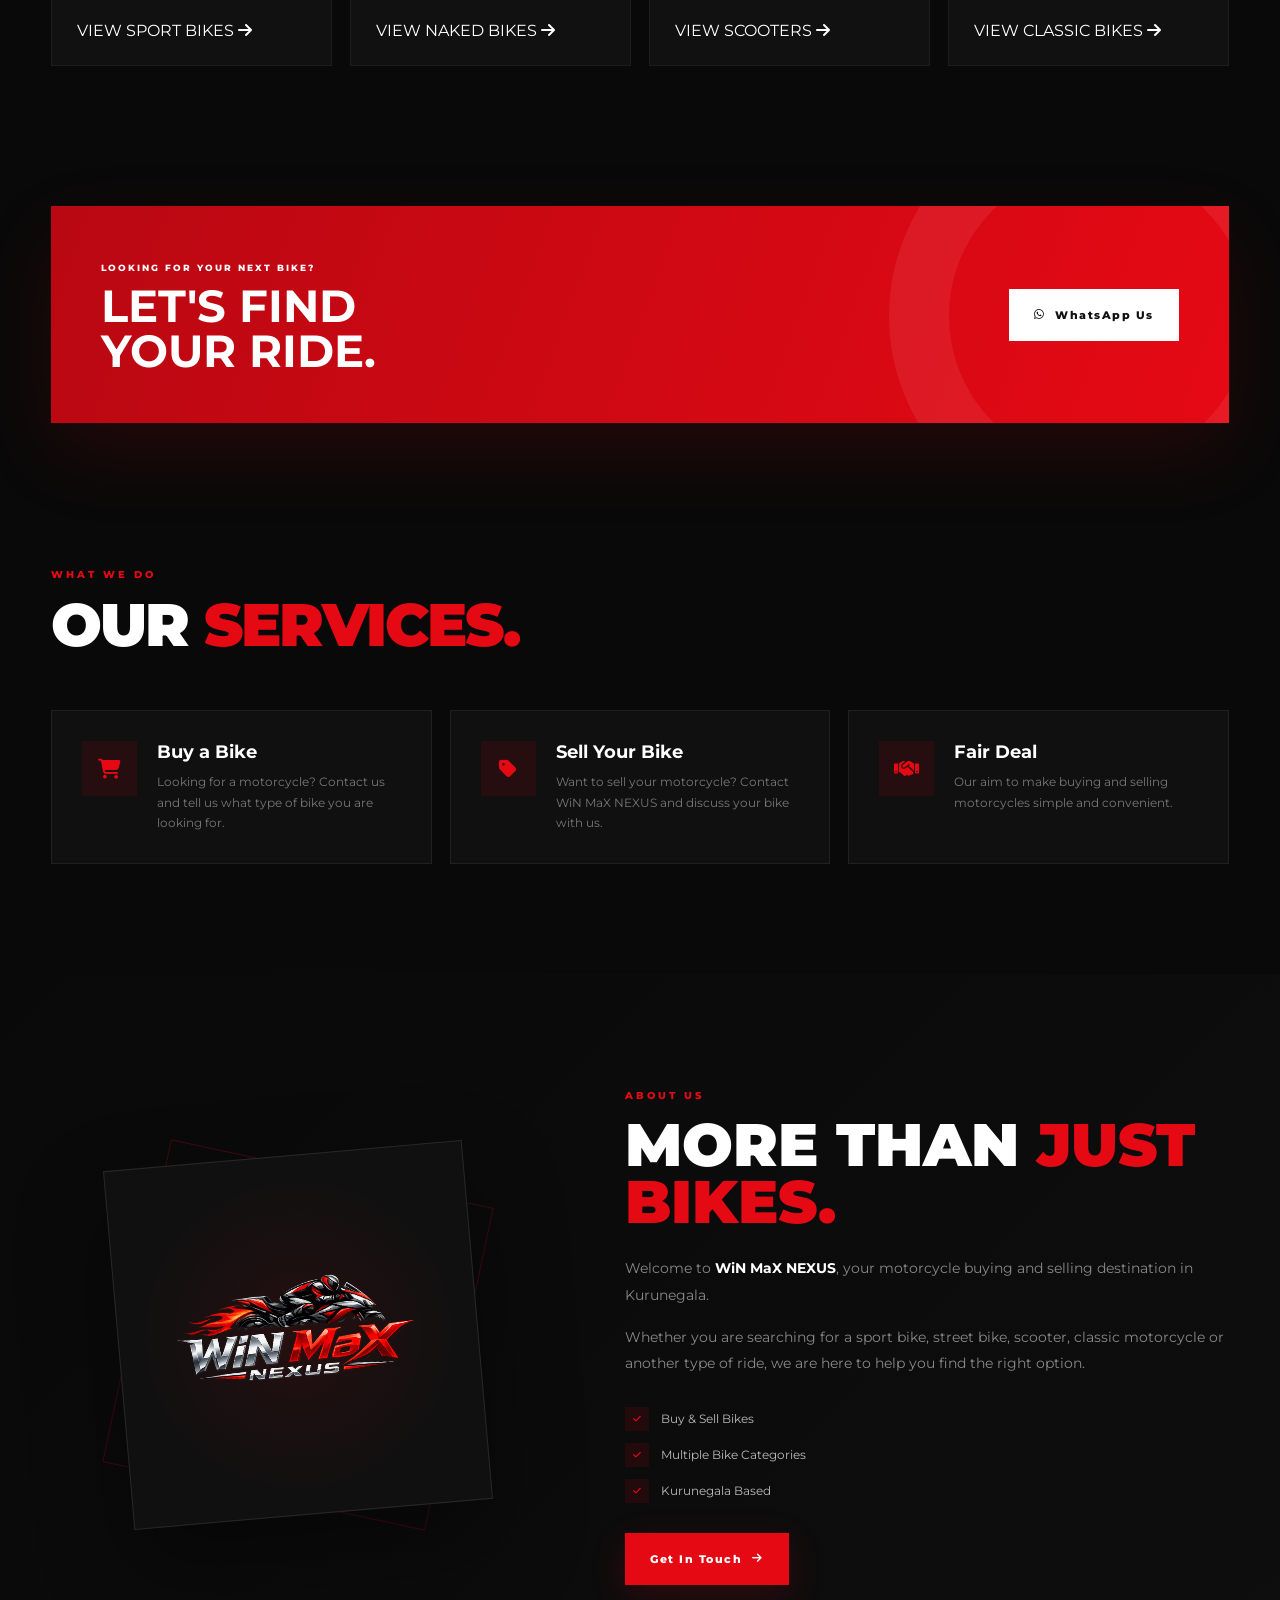
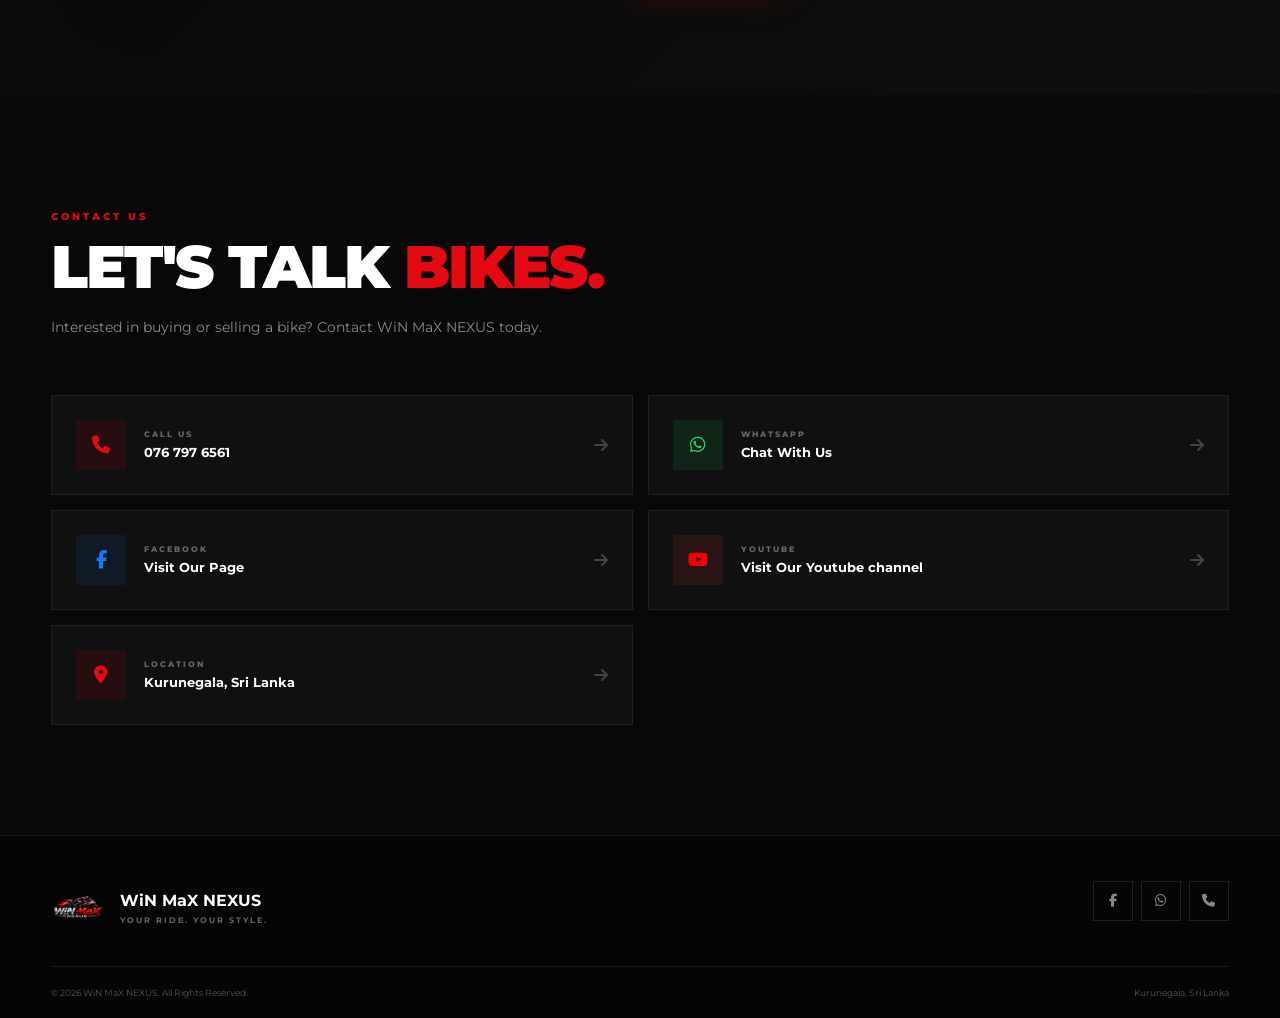
==== commit 0e428206: "Update links to view specific bike categories Replaced 'INQUIRE NOW' links with specific bike catego" ====
--- a/index.html
+++ b/index.html
@@ -318,12 +318,9 @@
                         for riders who love speed and style.
                     </p>
 
-                    <a href="#contact" class="card-link">
-
-                        INQUIRE NOW
-
+                    <a href="bikes/sport.html" class="btn-outline">
+                        VIEW SPORT BIKES
                         <i class="fa-solid fa-arrow-right"></i>
-
                     </a>
 
                 </div>
@@ -360,12 +357,9 @@
                         designed for everyday riding.
                     </p>
 
-                    <a href="#contact" class="card-link">
-
-                        INQUIRE NOW
-
+                    <a href="bikes/naked.html" class="btn-outline">
+                        VIEW NAKED BIKES
                         <i class="fa-solid fa-arrow-right"></i>
-
                     </a>
 
                 </div>
@@ -401,12 +395,9 @@
                         convenient rides for daily use.
                     </p>
 
-                    <a href="#contact" class="card-link">
-
-                        INQUIRE NOW
-
+                    <a href="bikes/scooters.html" class="btn-outline">
+                        VIEW SCOOTERS
                         <i class="fa-solid fa-arrow-right"></i>
-
                     </a>
 
                 </div>
@@ -443,12 +434,9 @@
                         character and individual style.
                     </p>
 
-                    <a href="#contact" class="card-link">
-
-                        INQUIRE NOW
-
-                        <i class="fa-solid fa-arrow-right"></i>
-
+                    <a href="bikes/classic.html" class="btn-outline">
+                        VIEW CLASSIC BIKES
+                         <i class="fa-solid fa-arrow-right"></i>
                     </a>
 
                 </div>
@@ -1004,4 +992,4 @@
 <script src="script.js"></script>
 
 </body>
-</html>+</html>
